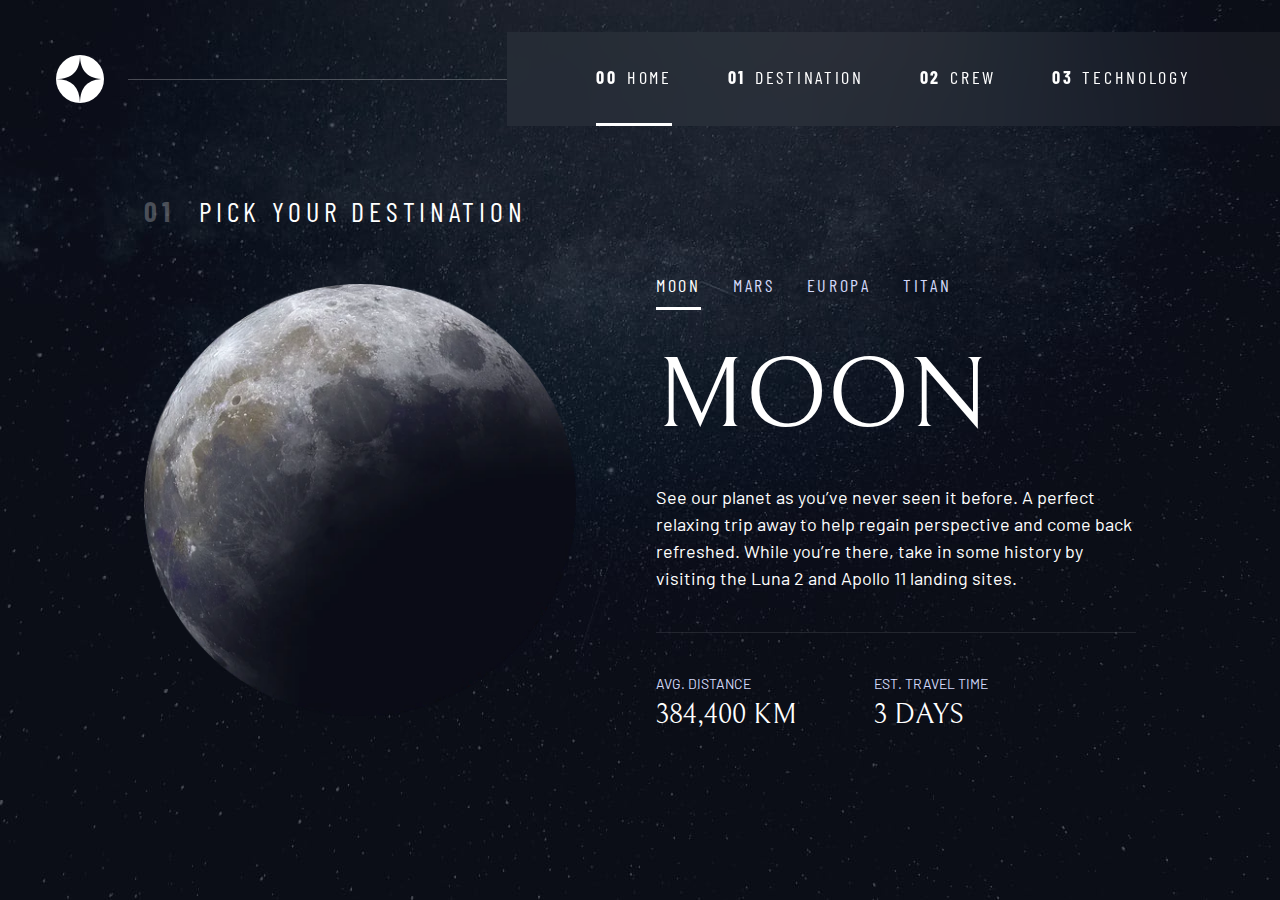
==== destination.html @ fc549afd "Tabs" ====
<!DOCTYPE html>
<html lang="en">
    <head>
        <meta charset="UTF-8" />
        <meta name="viewport" content="width=device-width, initial-scale=1.0" />

        <link
            rel="icon"
            type="image/png"
            sizes="32x32"
            href="./assets/favicon-32x32.png"
        />
        <!-- Google fonts -->
        <link rel="preconnect" href="https://fonts.googleapis.com" />
        <link rel="preconnect" href="https://fonts.gstatic.com" crossorigin />
        <link
            href="https://fonts.googleapis.com/css2?family=Barlow+Condensed:wght@400;700&family=Bellefair&family=Barlow:wght@400;700&display=swap"
            rel="stylesheet"
        />

        <!-- Our custom CSS -->
        <link rel="stylesheet" href="index.css" />
        <title>Frontend Mentor | Space tourism website</title>
        <script src="navigation.js" defer></script>
        <script src="tabs.js" defer></script>
    </head>

    <body class="destination">
        <a class="skip-to-content" href="#main">Skip to content</a>
        <header class="primary-header flex">
            <div>
                <img
                    src="./assets/shared/logo.svg"
                    alt="space tourism logo"
                    class="logo"
                />
            </div>
            <button
                class="mobile-nav-toggle"
                aria-controls="primary-navigation"
            >
                <span class="sr-only" aria-expanded="false">Menu</span>
            </button>
            <nav>
                <ul
                    id="primary-navigation"
                    data-visible="false"
                    class="primary-navigation underline-indicators flex"
                >
                    <li class="active">
                        <a
                            class="ff-sans-cond uppercase text-white letter-spacing-2"
                            href="index.html"
                            ><span aria-hidden="true">00</span>Home</a
                        >
                    </li>
                    <li>
                        <a
                            class="ff-sans-cond uppercase text-white letter-spacing-2"
                            href="destination.html"
                            ><span aria-hidden="true">01</span>Destination</a
                        >
                    </li>
                    <li>
                        <a
                            class="ff-sans-cond uppercase text-white letter-spacing-2"
                            href="crew.html"
                            ><span aria-hidden="true">02</span>Crew</a
                        >
                    </li>
                    <li>
                        <a
                            class="ff-sans-cond uppercase text-white letter-spacing-2"
                            href="technology.html"
                            ><span aria-hidden="true">03</span>Technology</a
                        >
                    </li>
                </ul>
            </nav>
        </header>

        <main id="main" class="grid-container grid-container--destination flow">
            <h1 class="numbered-title">
                <span aria-hidden="true">01</span> Pick your destination
            </h1>

            <picture id="moon-image">
                <source
                    srcset="assets/destination/image-moon.webp"
                    type="image/webp"
                />
                <img src="assets/destination/image-moon.png" alt="the moon" />
            </picture>
            <picture hidden id="mars-image">
                <source
                    srcset="assets/destination/image-mars.webp"
                    type="image/webp"
                />
                <img
                    src="assets/destination/image-mars.png"
                    alt="the planet mars"
                />
            </picture>
            <picture hidden id="europa-image">
                <source
                    srcset="assets/destination/image-europa.webp"
                    type="image/webp"
                />
                <img
                    src="assets/destination/image-europa.png"
                    alt="the planet europa"
                />
            </picture>
            <picture hidden id="titan-image">
                <source
                    srcset="assets/destination/image-titan.webp"
                    type="image/webp"
                />
                <img
                    src="assets/destination/image-titan.png"
                    alt="the moon titan"
                />
            </picture>

            <div
                class="tab-list underline-indicators flex"
                role="tablist"
                aria-label="destination list"
            >
                <button
                    aria-selected="true"
                    role="tab"
                    aria-controls="moon-tab"
                    class="uppercase ff-sans-cond text-accent letter-spacing-2"
                    tabindex="0"
                    data-image="moon-image"
                >
                    Moon
                </button>
                <button
                    aria-selected="false"
                    role="tab"
                    aria-controls="mars-tab"
                    class="uppercase ff-sans-cond text-accent letter-spacing-2"
                    tabindex="-1"
                    data-image="mars-image"
                >
                    Mars
                </button>
                <button
                    aria-selected="false"
                    role="tab"
                    aria-controls="europa-tab"
                    class="uppercase ff-sans-cond text-accent letter-spacing-2"
                    tabindex="-1"
                    data-image="europa-image"
                >
                    Europa
                </button>
                <button
                    aria-selected="false"
                    role="tab"
                    aria-controls="titan-tab"
                    class="uppercase ff-sans-cond text-accent letter-spacing-2"
                    tabindex="-1"
                    data-image="titan-image"
                >
                    Titan
                </button>
            </div>

            <!-- The moon -->
            <article
                class="destination-info flow"
                id="moon-tab"
                tabindex="0"
                role="tabpanel"
            >
                <h2 class="fs-800 uppercase ff-serif">Moon</h2>

                <p>
                    See our planet as you’ve never seen it before. A perfect
                    relaxing trip away to help regain perspective and come back
                    refreshed. While you’re there, take in some history by
                    visiting the Luna 2 and Apollo 11 landing sites.
                </p>

                <div class="destination-meta flex">
                    <div>
                        <h3 class="text-accent fs-200 uppercase">
                            Avg. distance
                        </h3>
                        <p class="ff-serif uppercase">384,400 km</p>
                    </div>
                    <div>
                        <h3 class="text-accent fs-200 uppercase">
                            Est. travel time
                        </h3>
                        <p class="ff-serif uppercase">3 days</p>
                    </div>
                </div>
            </article>

            <!-- Mars -->
            <article
                hidden
                class="destination-info flow"
                id="mars-tab"
                tabindex="0"
                role="tabpanel"
            >
                <h2 class="fs-800 uppercase ff-serif">Mars</h2>

                <p>
                    Don’t forget to pack your hiking boots. You’ll need them to
                    tackle Olympus Mons, the tallest planetary mountain in our
                    solar system. It’s two and a half times the size of Everest!
                </p>

                <div class="destination-meta flex">
                    <div>
                        <h3 class="text-accent fs-200 uppercase">
                            Avg. distance
                        </h3>
                        <p class="ff-serif uppercase">225 mil. km</p>
                    </div>
                    <div>
                        <h3 class="text-accent fs-200 uppercase">
                            Est. travel time
                        </h3>
                        <p class="ff-serif uppercase">9 months</p>
                    </div>
                </div>
            </article>

            <!-- Europa -->
            <article
                hidden
                class="destination-info flow"
                id="europa-tab"
                tabindex="0"
                role="tabpanel"
            >
                <h2 class="fs-800 uppercase ff-serif">Europa</h2>

                <p>
                    The smallest of the four Galilean moons orbiting Jupiter,
                    Europa is a winter lover’s dream. With an icy surface, it’s
                    perfect for a bit of ice skating, curling, hockey, or simple
                    relaxation in your snug wintery cabin.
                </p>
                <div class="destination-meta flex">
                    <div>
                        <h3 class="text-accent fs-200 uppercase">
                            Avg. distance
                        </h3>
                        <p class="ff-serif uppercase">628 mil. km</p>
                    </div>
                    <div>
                        <h3 class="text-accent fs-200 uppercase">
                            Est. travel time
                        </h3>
                        <p class="ff-serif uppercase">3 years</p>
                    </div>
                </div>
            </article>

            <!-- Titan -->
            <article
                hidden
                class="destination-info flow"
                id="titan-tab"
                tabindex="0"
                role="tabpanel"
            >
                <h2 class="fs-800 uppercase ff-serif">Titan</h2>

                <p>
                    The only moon known to have a dense atmosphere other than
                    Earth, Titan is a home away from home (just a few hundred
                    degrees colder!). As a bonus, you get striking views of the
                    Rings of Saturn.
                </p>

                <div class="destination-meta flex">
                    <div>
                        <h3 class="text-accent fs-200 uppercase">
                            Avg. distance
                        </h3>
                        <p class="ff-serif uppercase">1.6 bil. km</p>
                    </div>
                    <div>
                        <h3 class="text-accent fs-200 uppercase">
                            Est. travel time
                        </h3>
                        <p class="ff-serif uppercase">7 years</p>
                    </div>
                </div>
            </article>
        </main>
    </body>
</html>
---- index.css ----
/* ------------------- */
/* Custom properties   */
/* ------------------- */

:root {
    /* colors */
    --clr-dark: 230 35% 7%;
    --clr-light: 231 77% 90%;
    --clr-white: 0 0% 100%;

    /* font-sizes */
    --fs-900: clamp(5rem, 8vw + 1rem, 9.375rem);
    --fs-800: 3.5rem;
    --fs-700: 1.5rem;
    --fs-600: 1rem;
    --fs-500: 1rem;
    --fs-400: 0.9375rem;
    --fs-300: 1rem;
    --fs-200: 0.875rem;

    /* font-families */
    --ff-serif: "Bellefair", serif;
    --ff-sans-cond: "Barlow Condensed", sans-serif;
    --ff-sans-normal: "Barlow", sans-serif;
}

@media (min-width: 35em) {
    :root {
        --fs-800: 5rem;
        --fs-700: 2.5rem;
        --fs-600: 1.5rem;
        --fs-500: 1.25rem;
        --fs-400: 1rem;
    }
}

@media (min-width: 45em) {
    :root {
        /* font-sizes */
        --fs-800: 6.25rem;
        --fs-700: 3.5rem;
        --fs-600: 2rem;
        --fs-500: 1.75rem;
        --fs-400: 1.125rem;
    }
}

/* ------------------- */
/* Reset               */
/* ------------------- */

/* https://piccalil.li/blog/a-modern-css-reset/ */

/* Box sizing */
*,
*::before,
*::after {
    box-sizing: border-box;
}

/* Reset margins */
body,
h1,
h2,
h3,
h4,
h5,
p,
figure,
picture {
    margin: 0;
}

h1,
h2,
h3,
h4,
h5,
h6,
p {
    font-weight: 400;
}

/* set up the body */
body {
    font-family: var(--ff-sans-normal);
    font-size: var(--fs-400);
    color: hsl(var(--clr-white));
    background-color: hsl(var(--clr-dark));
    line-height: 1.5;
    min-height: 100vh;

    display: grid;
    grid-template-rows: min-content 1fr;

    overflow-x: hidden;
}

/* make images easier to work with */
img,
picutre {
    max-width: 100%;
    display: block;
}

/* make form elements easier to work with */
input,
button,
textarea,
select {
    font: inherit;
}

/* remove animations for people who've turned them off */
@media (prefers-reduced-motion: reduce) {
    *,
    *::before,
    *::after {
        animation-duration: 0.01ms !important;
        animation-iteration-count: 1 !important;
        transition-duration: 0.01ms !important;
        scroll-behavior: auto !important;
    }
}

/* ------------------- */
/* Utility classes     */
/* ------------------- */

/* general */

.flex {
    display: flex;
    gap: var(--gap, 1rem);
}

.grid {
    display: grid;
    gap: var(--gap, 1rem);
}

.d-block {
    display: block;
}

.flow > *:where(:not(:first-child)) {
    margin-top: var(--flow-space, 1rem);
}

.flow--space-small {
    --flow-space: 0.75rem;
}

.container {
    padding-inline: 2em;
    margin-inline: auto;
    max-width: 80rem;
}

.sr-only {
    position: absolute;
    width: 1px;
    height: 1px;
    padding: 0;
    margin: -1px;
    overflow: hidden;
    clip: rect(0, 0, 0, 0);
    white-space: nowrap; /* added line */
    border: 0;
}

.skip-to-content {
    position: absolute;
    z-index: 9999;
    background: hsl(var(--clr-white));
    color: hsl(var(--clr-dark));
    padding: 0.5em 1em;
    margin-inline: auto;
    transform: translateY(-100%);
    transition: transform 250ms ease-in;
}

.skip-to-content:focus {
    transform: translateY(0);
}

/* colors */

.bg-dark {
    background-color: hsl(var(--clr-dark));
}
.bg-accent {
    background-color: hsl(var(--clr-light));
}
.bg-white {
    background-color: hsl(var(--clr-white));
}

.text-dark {
    color: hsl(var(--clr-dark));
}
.text-accent {
    color: hsl(var(--clr-light));
}
.text-white {
    color: hsl(var(--clr-white));
}

/* typography */

.ff-serif {
    font-family: var(--ff-serif);
}
.ff-sans-cond {
    font-family: var(--ff-sans-cond);
}
.ff-sans-normal {
    font-family: var(--ff-sans-normal);
}

.letter-spacing-1 {
    letter-spacing: 4.75px;
}
.letter-spacing-2 {
    letter-spacing: 2.7px;
}
.letter-spacing-3 {
    letter-spacing: 2.35px;
}

.uppercase {
    text-transform: uppercase;
}

.fs-900 {
    font-size: var(--fs-900);
}
.fs-800 {
    font-size: var(--fs-800);
}
.fs-700 {
    font-size: var(--fs-700);
}
.fs-600 {
    font-size: var(--fs-600);
}
.fs-500 {
    font-size: var(--fs-500);
}
.fs-400 {
    font-size: var(--fs-400);
}
.fs-300 {
    font-size: var(--fs-300);
}
.fs-200 {
    font-size: var(--fs-200);
}

.fs-900,
.fs-800,
.fs-700,
.fs-600 {
    line-height: 1.1;
}

.numbered-title {
    font-family: var(--ff-sans-cond);
    font-size: var(--fs-500);
    text-transform: uppercase;
    letter-spacing: 4.72px;
}

.numbered-title span {
    margin-right: 0.5em;
    font-weight: 700;
    color: hsl(var(--clr-white) / 0.25);
}

/* ------------------- */
/* Compontents         */
/* ------------------- */

.large-button {
    font-size: 2rem;
    position: relative;
    z-index: 1;
    display: inline-grid;
    place-items: center;
    padding: 0 2em;
    border-radius: 50%;
    aspect-ratio: 1;
    text-decoration: none;
}

.large-button::after {
    content: "";
    position: absolute;
    z-index: -1;
    width: 100%;
    height: 100%;
    background: hsl(var(--clr-white) / 0.1);
    border-radius: 50%;
    opacity: 0;
    transition: opacity 500ms linear, transform 750ms ease-in-out;
}

.large-button:hover::after,
.large-button:focus::after {
    opacity: 1;
    transform: scale(1.5);
}

/* primary-header */

.logo {
    margin: 1.5rem clamp(1.5rem, 5vw, 3.5rem);
}

.primary-header {
    justify-content: space-between;
    align-items: center;
}

.primary-navigation {
    --gap: clamp(1.5rem, 5vw, 3.5rem);
    --underline-gap: 2rem;
    list-style: none;
    padding: 0;
    margin: 0;
    background: hsl(var(--clr-white) / 0.05);
    backdrop-filter: blur(1.5rem);
}

.primary-navigation a {
    text-decoration: none;
}

.primary-navigation a > span {
    font-weight: 700;
    margin-right: 0.5em;
}

.mobile-nav-toggle {
    display: none;
}

@media (max-width: 35rem) {
    .primary-navigation {
        --underline-gap: 0.5rem;
        position: fixed;
        z-index: 1000;
        inset: 0 0 0 30%;
        list-style: none;
        padding: min(20rem, 15vh) 2rem;
        margin: 0;
        flex-direction: column;
        transform: translateX(100%);
        transition: transform 500ms ease-in-out;
    }

    .primary-navigation[data-visible="true"] {
        transform: translateX(0);
    }

    .primary-navigation.underline-indicators > .active {
        border: 0;
    }

    .mobile-nav-toggle {
        display: block;
        position: absolute;
        z-index: 2000;
        right: 1rem;
        top: 2rem;
        background: transparent;
        background-image: url(./assets/shared/icon-hamburger.svg);
        background-repeat: no-repeat;
        background-position: center;
        width: 1.5rem;
        aspect-ratio: 1;
        border: 0;
    }

    .mobile-nav-toggle[aria-expanded="true"] {
        background-image: url(./assets/shared/icon-close.svg);
    }

    .mobile-nav-toggle:focus-visible {
        outline: 5px solid white;
        outline-offset: 5px;
    }
}

@media (min-width: 35em) {
    .primary-navigation {
        padding-inline: clamp(3rem, 7vw, 7rem);
    }
}

@media (min-width: 35em) and (max-width: 44.999em) {
    .primary-navigation a > span {
        display: none;
    }
}

@media (min-width: 45em) {
    .primary-header::after {
        content: "";
        display: block;
        position: relative;
        height: 1px;
        width: 100%;
        margin-right: -2.5rem;
        background: hsl(var(--clr-white) / 0.25);
        order: 1;
    }

    nav {
        order: 2;
    }

    .primary-navigation {
        margin-block: 2rem;
    }
}

.underline-indicators > * {
    cursor: pointer;
    padding: var(--underline-gap, 0.5rem) 0;
    border: 0;
    border-bottom: 0.2rem solid hsl(var(--clr-white) / 0);
    background-color: transparent;
}

.underline-indicators > *:hover,
.underline-indicators > *:focus {
    border-color: hsl(var(--clr-white) / 0.5);
}

.underline-indicators > .active,
.underline-indicators > [aria-selected="true"] {
    color: hsl(var(--clr-white) / 1);
    border-color: hsl(var(--clr-white) / 1);
}

.tab-list {
    --gap: 2rem;
}

.dot-indicators > * {
    cursor: pointer;
    border: 0;
    border-radius: 50%;
    padding: 0.5em;
    background-color: hsl(var(--clr-white) / 0.25);
}

.dot-indicators > *:hover,
.dot-indicators > *:focus {
    background-color: hsl(var(--clr-white) / 0.5);
}

.dot-indicators > [aria-selected="true"] {
    background-color: hsl(var(--clr-white) / 1);
}

/* ----------------------------- */
/* Page specific background      */
/* ----------------------------- */
body {
    background-size: cover;
    background-position: bottom center;
}
/* home */
.home {
    background-image: url(./assets/home/background-home-mobile.jpg);
}

@media (min-width: 35rem) {
    .home {
        background-position: center center;
        background-image: url(./assets/home/background-home-tablet.jpg);
    }
}

@media (min-width: 45rem) {
    .home {
        background-image: url(./assets/home/background-home-desktop.jpg);
    }
}

/* destination */
.destination {
    background-image: url(./assets/destination/background-destination-mobile.jpg);
}

@media (min-width: 35rem) {
    .destination {
        background-position: center center;
        background-image: url(./assets/destination/background-destination-tablet.jpg);
    }
}

@media (min-width: 45rem) {
    .destination {
        background-image: url(./assets/destination/background-destination-desktop.jpg);
    }
}

/* crew */
.crew {
    background-image: url(./assets/home/background-crew-mobile.jpg);
}

@media (min-width: 35rem) {
    .crew {
        background-position: center center;
        background-image: url(./assets/crew/background-crew-tablet.jpg);
    }
}

@media (min-width: 45rem) {
    .crew {
        background-image: url(./assets/crew/background-crew-desktop.jpg);
    }
}

/* ----------------------------- */
/* Layout                        */
/* ----------------------------- */

.grid-container {
    text-align: center;
    display: grid;
    place-items: center;
    padding-inline: 1rem;
    padding-bottom: 4rem;
}

.grid-container p:not([class]) {
    max-width: 50ch;
}

.numbered-title {
    grid-area: title;
}

/* destination layout */

.grid-container--destination {
    --flow-space: 2rem;
    grid-template-areas:
        "title"
        "image"
        "tabs"
        "content";
}

.grid-container--destination > picture {
    grid-area: image;
    max-width: 60%;
}

.grid-container--destination > .tab-list {
    grid-area: tabs;
}

.grid-container--destination > .destination-info {
    grid-area: content;
}

.destination-meta {
    flex-direction: column;
    border-top: 1px solid hsl(var(--clr-white) / 0.1);
    padding-top: 2.5rem;
    margin-top: 2.5rem;
}

.destination-meta p {
    font-size: 1.75rem;
}

/* crew layout */

.grid-container--crew {
    --flow-space: 2rem;
    grid-template-areas:
        "title"
        "image"
        "tabs"
        "content";
}

.grid-container--crew > picture {
    grid-area: image;
    max-width: 60%;
    border-bottom: 1px solid hsl(var(--clr-white) / 0.1);
}

.grid-container--crew > .dot-indicators {
    grid-area: tabs;
}

.grid-container--crew > .crew-details {
    grid-area: content;
}

.crew-details h2 {
    color: hsl(var(--clr-white) / 0.5);
}

@media (min-width: 35em) {
    .numbered-title {
        justify-self: start;
        margin-top: 2rem;
    }

    .destination-meta {
        flex-direction: row;
        justify-content: space-evenly;
    }

    .grid-container--crew {
        padding-bottom: 0;
        grid-template-areas:
            "title"
            "content"
            "tabs"
            "image";
    }
}

@media (min-width: 45em) {
    .grid-container {
        text-align: left;
        column-gap: var(--container-gap, 2rem);
        grid-template-columns: minmax(1rem, 1fr) repeat(2, minmax(0, 30rem)) minmax(
                1rem,
                1fr
            );
    }

    .grid-container--home {
        padding-bottom: max(6rem, 20vh);
        align-items: end;
    }

    .grid-container--home > *:first-child {
        grid-column: 2;
    }

    .grid-container--home > *:last-child {
        grid-column: 3;
    }

    .grid-container--destination {
        justify-items: start;
        align-content: start;
        grid-template-areas:
            ". title title ."
            ". image tabs ."
            ". image content .";
    }

    .grid-container--destination > picture,
    .grid-container--crew > picture {
        max-width: 90%;
    }

    .destination-meta {
        --gap: min(6vw, 6rem);
        justify-content: start;
    }

    .grid-container--crew {
        grid-template-areas:
            ". title title ."
            ". content image ."
            ". tabs image .";
    }

    .grid-container--crew > .dot-indicators {
        justify-self: start;
    }

    /* .grid-container--crew > picture {
        align-self: end;
    } */
}
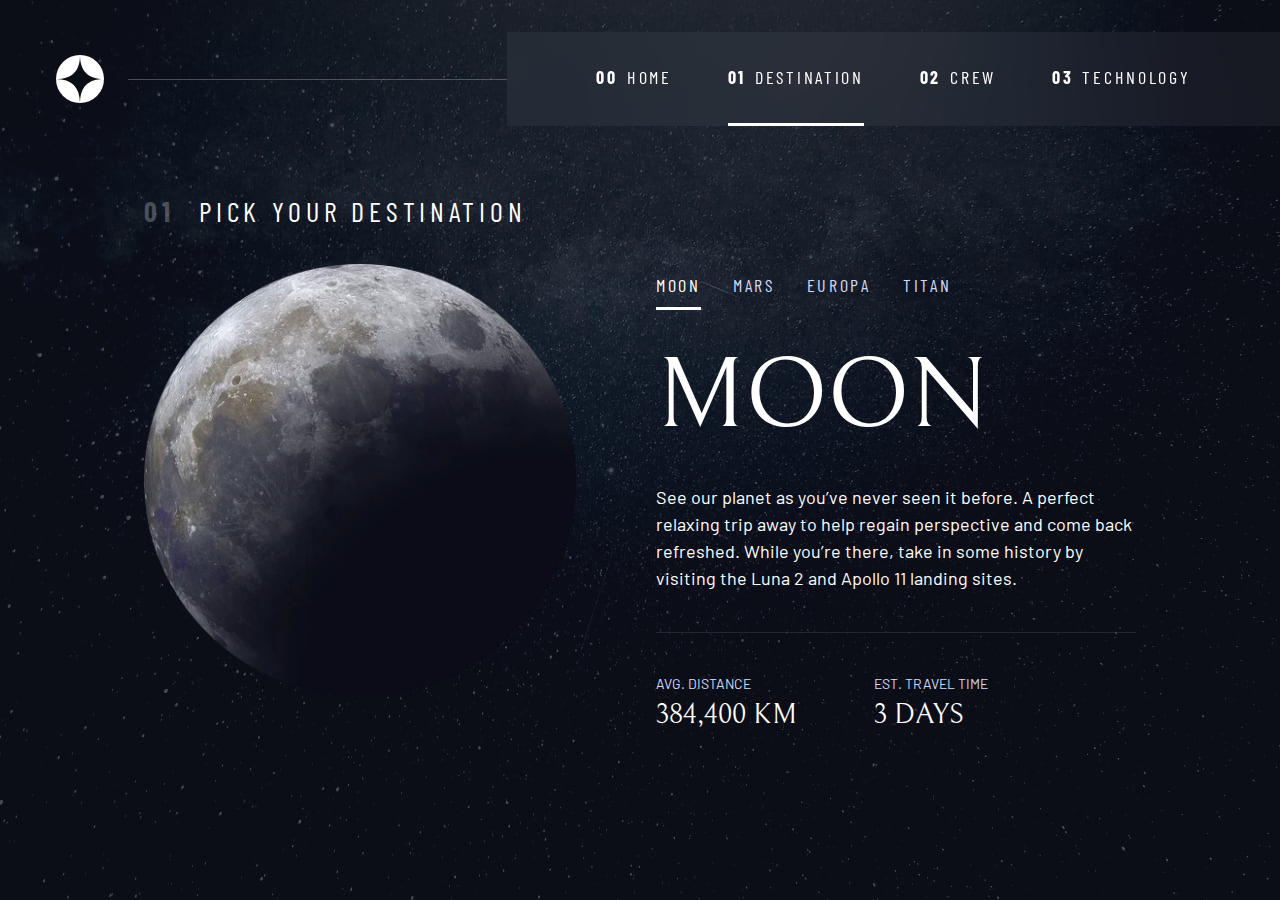
==== commit c335914e: "Crew" ====
--- a/destination.html
+++ b/destination.html
@@ -47,14 +47,14 @@
                     data-visible="false"
                     class="primary-navigation underline-indicators flex"
                 >
-                    <li class="active">
+                    <li>
                         <a
                             class="ff-sans-cond uppercase text-white letter-spacing-2"
                             href="index.html"
                             ><span aria-hidden="true">00</span>Home</a
                         >
                     </li>
-                    <li>
+                    <li class="active">
                         <a
                             class="ff-sans-cond uppercase text-white letter-spacing-2"
                             href="destination.html"
--- a/index.css
+++ b/index.css
@@ -560,6 +560,7 @@
 .grid-container--destination > picture {
     grid-area: image;
     max-width: 60%;
+    align-self: start;
 }
 
 .grid-container--destination > .tab-list {
@@ -663,8 +664,7 @@
             ". image content .";
     }
 
-    .grid-container--destination > picture,
-    .grid-container--crew > picture {
+    .grid-container--destination > picture {
         max-width: 90%;
     }
 
@@ -674,6 +674,10 @@
     }
 
     .grid-container--crew {
+        justify-items: start;
+        grid-template-columns:
+            minmax(1rem, 1fr) minmax(0, 37rem) minmax(0, 23rem)
+            minmax(1rem, 1fr);
         grid-template-areas:
             ". title title ."
             ". content image ."
@@ -684,7 +688,9 @@
         justify-self: start;
     }
 
-    /* .grid-container--crew > picture {
+    .grid-container--crew > picture {
         align-self: end;
-    } */
-}
+        max-width: 100%;
+        grid-column: span 2;
+    }
+}
